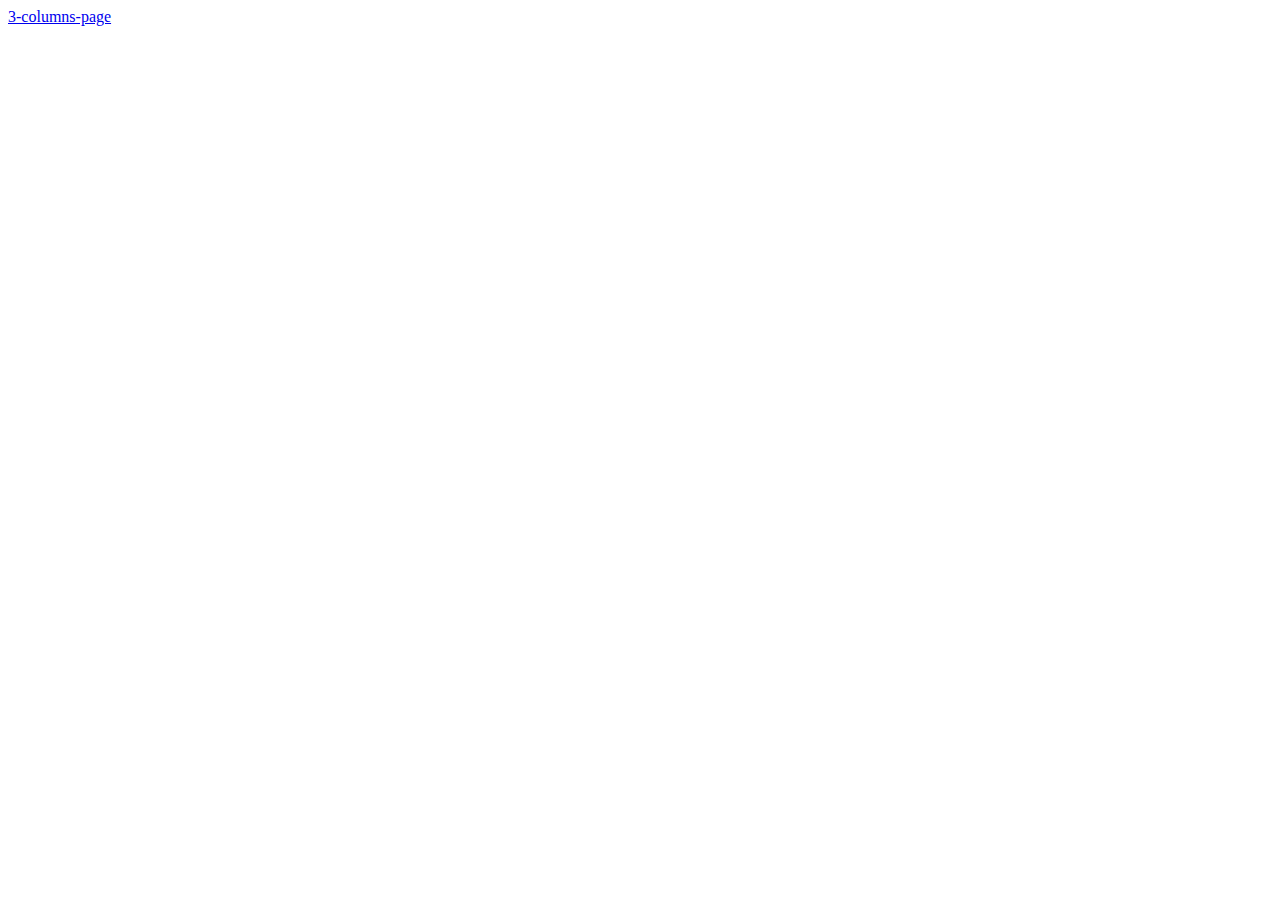
==== index.html @ 329a7579 "main page criada, pagina de 3 colunas sobre carros com html e css escritos" ====
<!DOCTYPE html>
<html lang="en">
<head>
    <meta charset="UTF-8">
    <meta name="viewport" content="width=device-width, initial-scale=1.0">
    <title>Document</title>
</head>
<body>
    <a href="3-columns-page.html">3-columns-page</a>
</body>
</html>
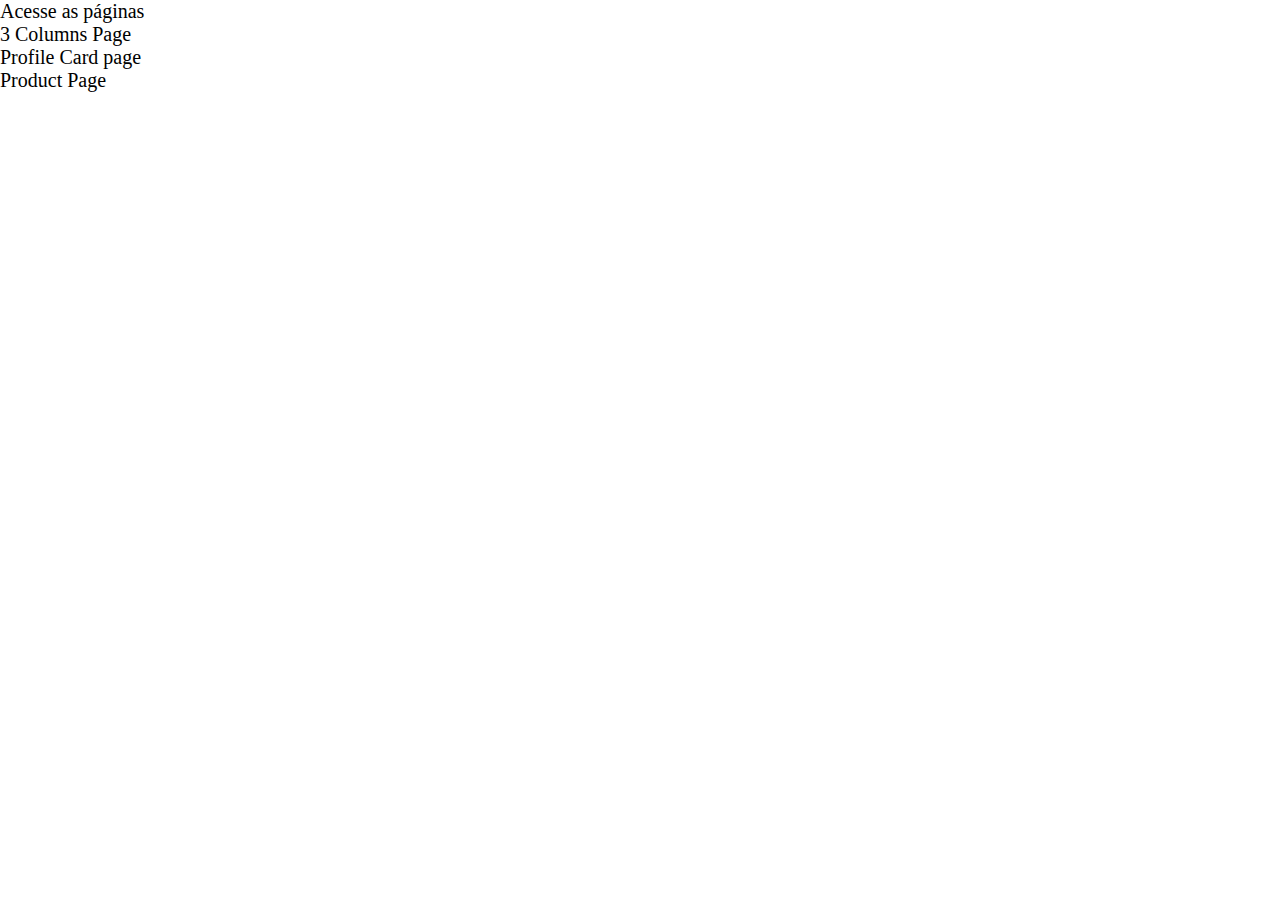
==== commit 5d070ef4: "(página de produto) página html e variaveis criadas" ====
--- a/index.html
+++ b/index.html
@@ -4,8 +4,17 @@
     <meta charset="UTF-8">
     <meta name="viewport" content="width=device-width, initial-scale=1.0">
     <title>Document</title>
+    
+    <link rel="stylesheet" href="css/reset.css">
+    <link rel="stylesheet" href="css/variable.css">
+    <link rel="stylesheet" href="css/global.css">
+    <link rel="stylesheet" href="css/index-style.css">
 </head>
 <body>
-    <a href="3-columns-page.html">3-columns-page</a>
+    <p>Acesse as páginas</p>
+    <a href="3-columns-page.html">3 Columns Page</a>
+    <a href="profile-card-page.html">Profile Card page</a>
+    <a href="product-page.html">Product Page</a>
+
 </body>
 </html>--- a/css/variable.css
+++ b/css/variable.css
@@ -0,0 +1,38 @@
+/* ----------- Global-colors -------------*/
+:root {
+    --light-color: #E0E5E4;
+}
+
+
+/* ----------- 3-column ----------- */
+:root {
+    --sedans-background-color: hsl(31, 77%, 52%);
+    --suv-background-color: hsl(184, 100%, 13%);
+    --luxury-background-color: hsl(179, 100%, 13%);
+
+    --transparent-color: hsl(0, 0%, 100%, 0.75);
+
+    --title-font: "Big Shoulders Display";
+    --description-font: "Lexend Deca";
+}
+
+/* ----------- profile-card ----------- */
+
+:root {
+    --card-color: #303030;
+    --inverse-color: #A78A82;
+
+    --font-profile-card: "Kumbh Sans";
+}
+
+/* ----------- product-page ----------- */
+
+:root {
+    --title-color: hsl(212, 21%, 14%);
+    --soft-dark-color: hsl(228, 12%, 48%);
+    --price-color: hsl(158, 36%, 37%);
+    --soft-color: hsl(30, 38%, 92%);
+
+    --geral-font: "Montserrat";
+    --alternative-font: "Fraunces";
+}--- a/css/global.css
+++ b/css/global.css
@@ -0,0 +1,12 @@
+html {
+   font-size: 62.5%;
+   color: #fff;
+}
+
+.display-flex {
+   display: flex;
+}
+
+.justify-center {
+   justify-content: center;
+}--- a/css/index-style.css
+++ b/css/index-style.css
@@ -0,0 +1,9 @@
+body {
+    font-size: 2rem;
+    display: flex;
+    flex-direction: column;
+}
+
+p {
+    color: #000000;
+}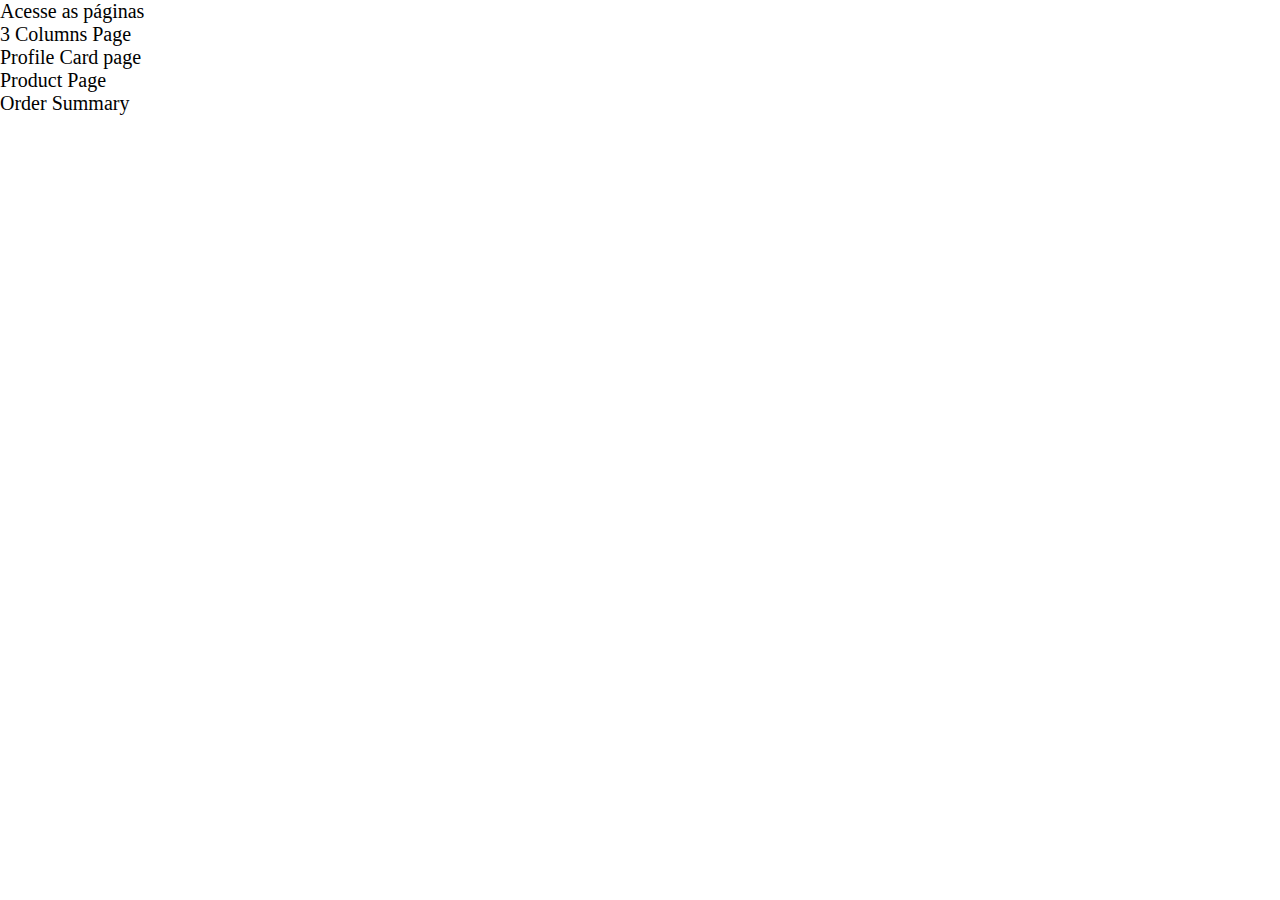
==== commit 90927da6: "(order-summary) arquivo html e variaveis criadas" ====
--- a/index.html
+++ b/index.html
@@ -1,20 +1,23 @@
 <!DOCTYPE html>
 <html lang="en">
+
 <head>
     <meta charset="UTF-8">
     <meta name="viewport" content="width=device-width, initial-scale=1.0">
     <title>Document</title>
-    
+
     <link rel="stylesheet" href="css/reset.css">
     <link rel="stylesheet" href="css/variable.css">
     <link rel="stylesheet" href="css/global.css">
     <link rel="stylesheet" href="css/index-style.css">
 </head>
+
 <body>
     <p>Acesse as páginas</p>
     <a href="3-columns-page.html">3 Columns Page</a>
     <a href="profile-card-page.html">Profile Card page</a>
     <a href="product-page.html">Product Page</a>
+    <a href="order-summary.html">Order Summary</a>
+</body>
 
-</body>
 </html>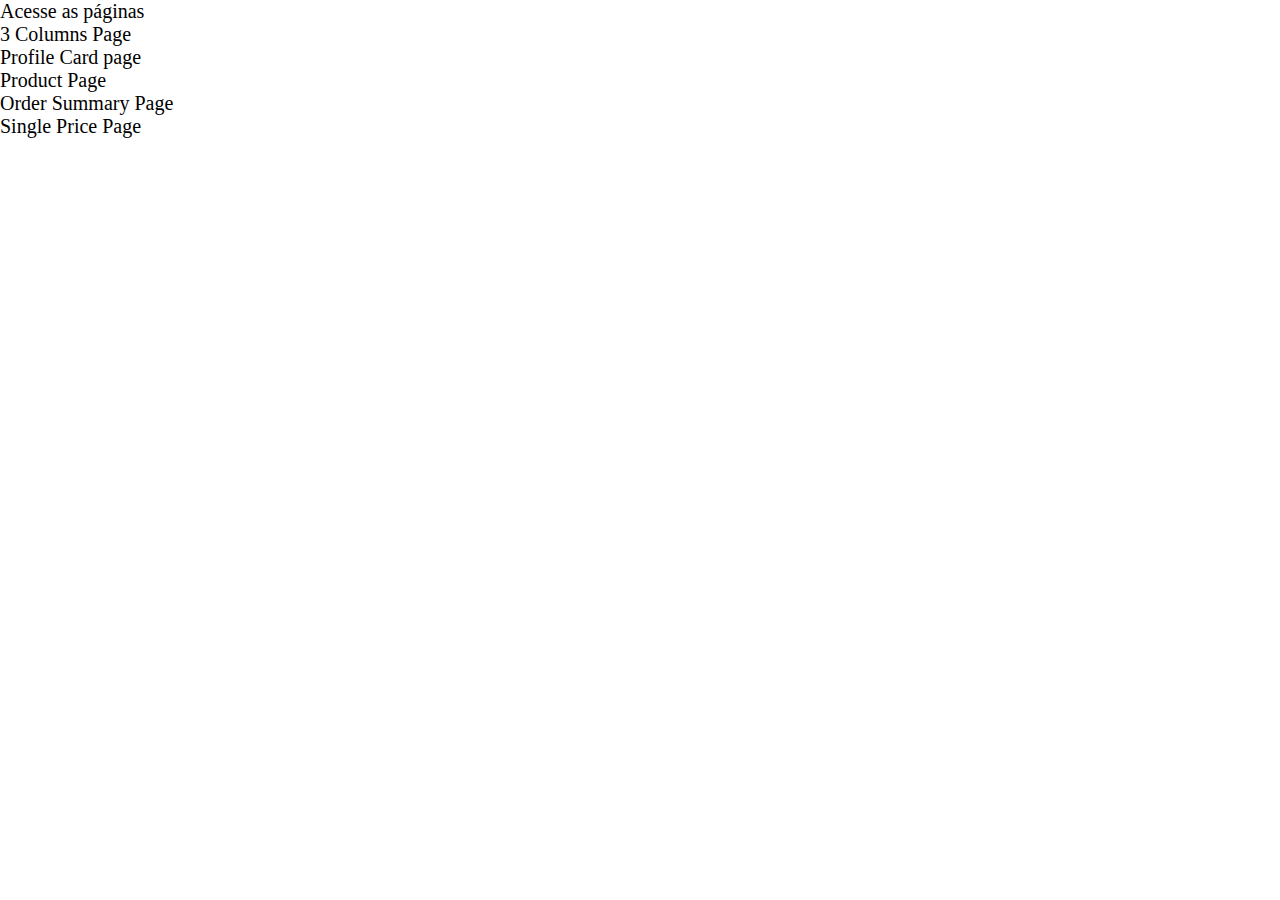
==== commit 8060e773: "(single-price-page) html escrito" ====
--- a/index.html
+++ b/index.html
@@ -17,7 +17,8 @@
     <a href="3-columns-page.html">3 Columns Page</a>
     <a href="profile-card-page.html">Profile Card page</a>
     <a href="product-page.html">Product Page</a>
-    <a href="order-summary.html">Order Summary</a>
+    <a href="order-summary-page.html">Order Summary Page</a>
+    <a href="single-price-page.html">Single Price Page</a>
 </body>
 
 </html>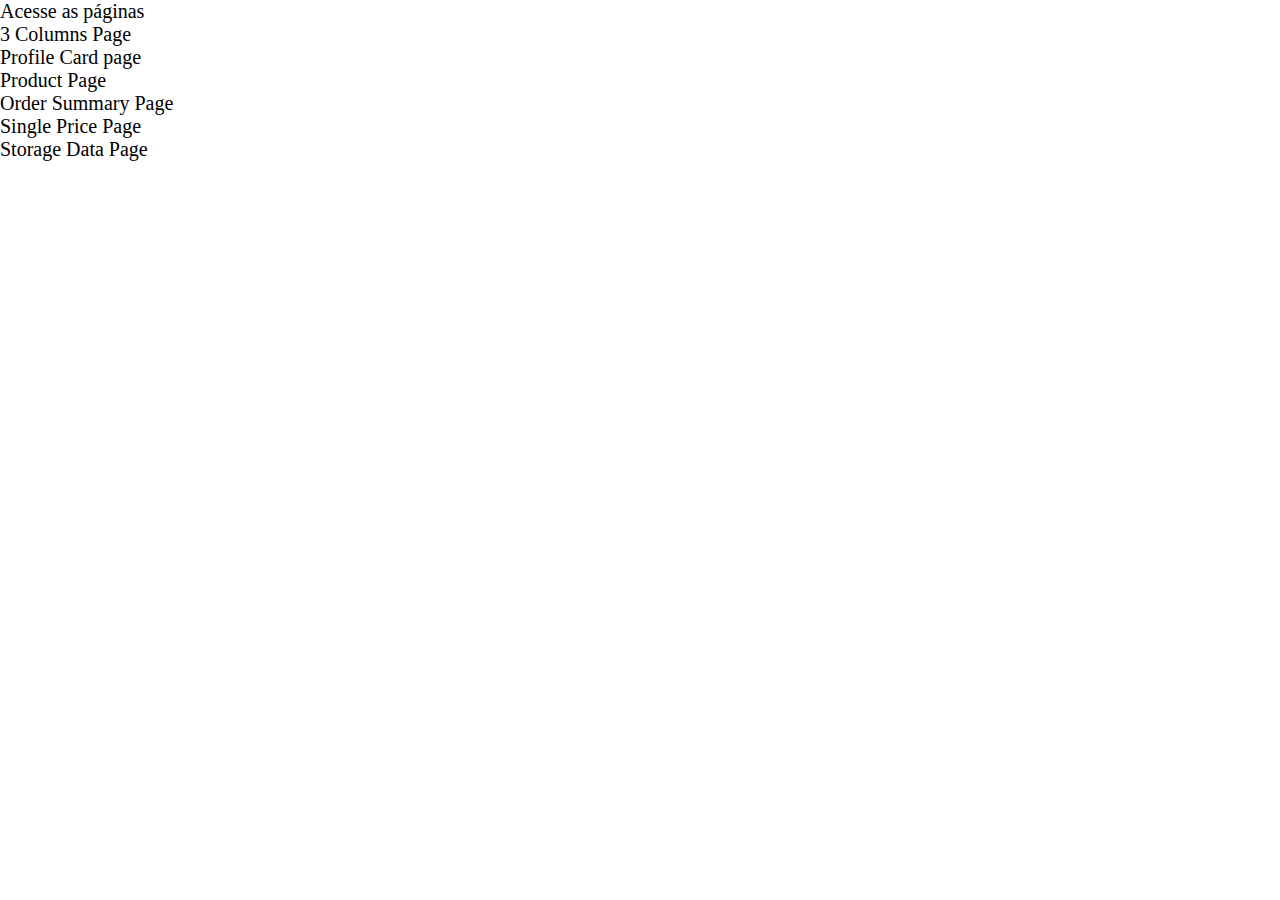
==== commit 2ededce5: "criado container do botão de retroceder e inserido em todas as páginas" ====
--- a/index.html
+++ b/index.html
@@ -19,6 +19,7 @@
     <a href="product-page.html">Product Page</a>
     <a href="order-summary-page.html">Order Summary Page</a>
     <a href="single-price-page.html">Single Price Page</a>
+    <a href="storage-page.html">Storage Data Page</a>
 </body>
 
 </html>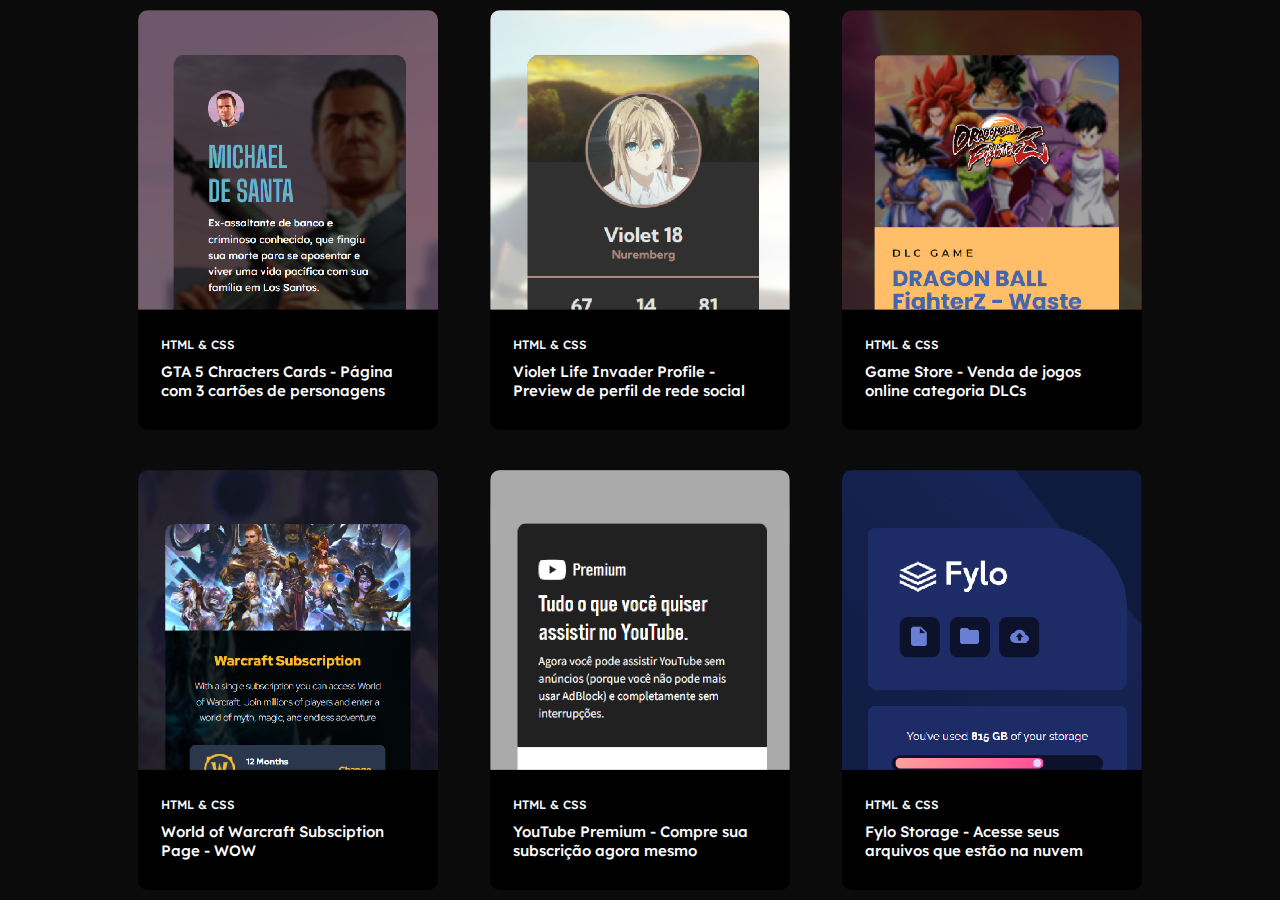
==== commit 431730d9: "página inicial com redirecionamento para os outros 6 projetos feita" ====
--- a/index.html
+++ b/index.html
@@ -4,22 +4,94 @@
 <head>
     <meta charset="UTF-8">
     <meta name="viewport" content="width=device-width, initial-scale=1.0">
-    <title>Document</title>
-
+    <meta name="description" content="Página com redirecionamento para 6 projetos feitos com HTML e CSS">
+    <title>Bens - 6 Projetos de HTML & CSS</title>
+    <link rel="shortcut icon" href="images/main/favicon.ico" type="image/x-icon">
     <link rel="stylesheet" href="css/reset.css">
-    <link rel="stylesheet" href="css/variable.css">
     <link rel="stylesheet" href="css/global.css">
     <link rel="stylesheet" href="css/index-style.css">
 </head>
 
 <body>
-    <p>Acesse as páginas</p>
-    <a href="3-columns-page.html">3 Columns Page</a>
-    <a href="profile-card-page.html">Profile Card page</a>
-    <a href="product-page.html">Product Page</a>
-    <a href="order-summary-page.html">Order Summary Page</a>
-    <a href="single-price-page.html">Single Price Page</a>
-    <a href="storage-page.html">Storage Data Page</a>
+    <main class="main">
+        <div class="main-container">
+
+            <div class="card-container"><a href="3-columns-page.html">
+                    <picture class="picture">
+                        <img src="images/main/gta 5.png"
+                            alt="Imagem do projeto de página com cartas informativas do jogo GTA V">
+                    </picture>
+                    <div class="texts">
+                        <p class="light-text">HTML & CSS</p>
+                        <h2 class="main-text">GTA 5 Chracters Cards - Página com
+                            3 cartões de personagens</h2>
+                    </div>
+                </a>
+            </div>
+
+            <div class="card-container"><a href="profile-card-page.html">
+                    <picture class="picture">
+                        <img src="images/main/social-media.png"
+                            alt="Imagem do projeto de página de perfil de rede social">
+                    </picture>
+                    <div class="texts">
+                        <p class="light-text">HTML & CSS</p>
+                        <h2 class="main-text">Violet Life Invader Profile - Preview
+                            de perfil de rede social</h2>
+                    </div>
+                </a>
+            </div>
+
+            <div class="card-container"><a href="product-page.html">
+                    <picture class="picture">
+                        <img src="images/main/game store.png" alt="Imagem do projeto de página de venda de jogos">
+                    </picture>
+                    <div class="texts">
+                        <p class="light-text">HTML & CSS</p>
+                        <h2 class="main-text">Game Store - Venda de jogos online
+                            categoria DLCs</h2>
+                    </div>
+                </a>
+            </div>
+
+            <div class="card-container"><a href="order-summary-page.html">
+                    <picture class="picture">
+                        <img src="images/main/WOW.png"
+                            alt="Imagem do projeto de página de assinatura de World of Warcraft">
+                    </picture>
+                    <div class="texts">
+                        <p class="light-text">HTML & CSS</p>
+                        <h2 class="main-text">World of Warcraft Subsciption Page - WOW</h2>
+                    </div>
+                </a>
+            </div>
+
+            <div class="card-container"><a href="single-price-page.html">
+                    <picture class="picture">
+                        <img src="images/main/youtube.png" alt="Imagem do projeto de página de subscrição do YouTube">
+                    </picture>
+                    <div class="texts">
+                        <p class="light-text">HTML & CSS</p>
+                        <h2 class="main-text">YouTube Premium - Compre sua
+                            subscrição agora mesmo</h2>
+                    </div>
+                </a>
+            </div>
+
+            <div class="card-container"><a href="storage-page.html">
+                    <picture class="picture">
+                        <img src="images/main/storage.png" alt="Imagem do projeto de página de nuvem/cloud">
+                    </picture>
+                    <div class="texts">
+                        <p class="light-text">HTML & CSS</p>
+                        <h2 class="main-text">Fylo Storage - Acesse seus arquivos
+                            que estão na nuvem</h2>
+                    </div>
+                </a>
+            </div>
+
+        </div>
+    </main>
 </body>
 
 </html>--- a/css/index-style.css
+++ b/css/index-style.css
@@ -1,9 +1,81 @@
 body {
-    font-size: 2rem;
-    display: flex;
-    flex-direction: column;
+    font-family: "Lexend Deca";
 }
 
-p {
-    color: #000000;
+.main {
+    background-color: #0B0B0B;
+    display: flex;
+    justify-content: center;
+}
+
+.main-container {
+    width: 320px;
+    padding: 1.5rem;
+    gap: 3rem;
+}
+
+.card-container {
+    height: 430px;
+    width: 300px;
+    border-radius: 2rem;
+}
+
+.texts {
+    padding: 1.7rem 2.3rem;
+    color: #FFF;
+    background-color: #000000;
+    height: 120px;
+    border-radius: 0 0 1rem 1rem;
+    width: 300px;
+}
+
+.main-text {
+    font-size: 1.5rem;
+    margin-top: 1rem;
+    font-weight: 500;
+}
+
+.light-text {
+    font-size: 1.2rem;
+    margin-top: 1rem;
+    font-weight: 500;
+}
+
+img {
+    height: 300px;
+    border-radius: 1rem 1rem 0 0;
+}
+
+a {
+    display: block;
+    width: 100%;
+    height: 100%;
+}
+
+.picture {
+    display: block;
+    width: 300px;
+    height: 300px;
+}
+
+@media (min-width: 660px) {
+    .main-container {
+        width: 660px;
+        display: flex;
+        flex-wrap: wrap;
+    }
+}
+
+@media (min-width: 1024px) {
+    .main-container {
+        width: 1024px;
+        justify-content: space-between;
+        padding: 1rem;
+        height: 900px;
+    }
+
+    .main {
+        align-items: center;
+        min-height: 100vh;
+    }
 }